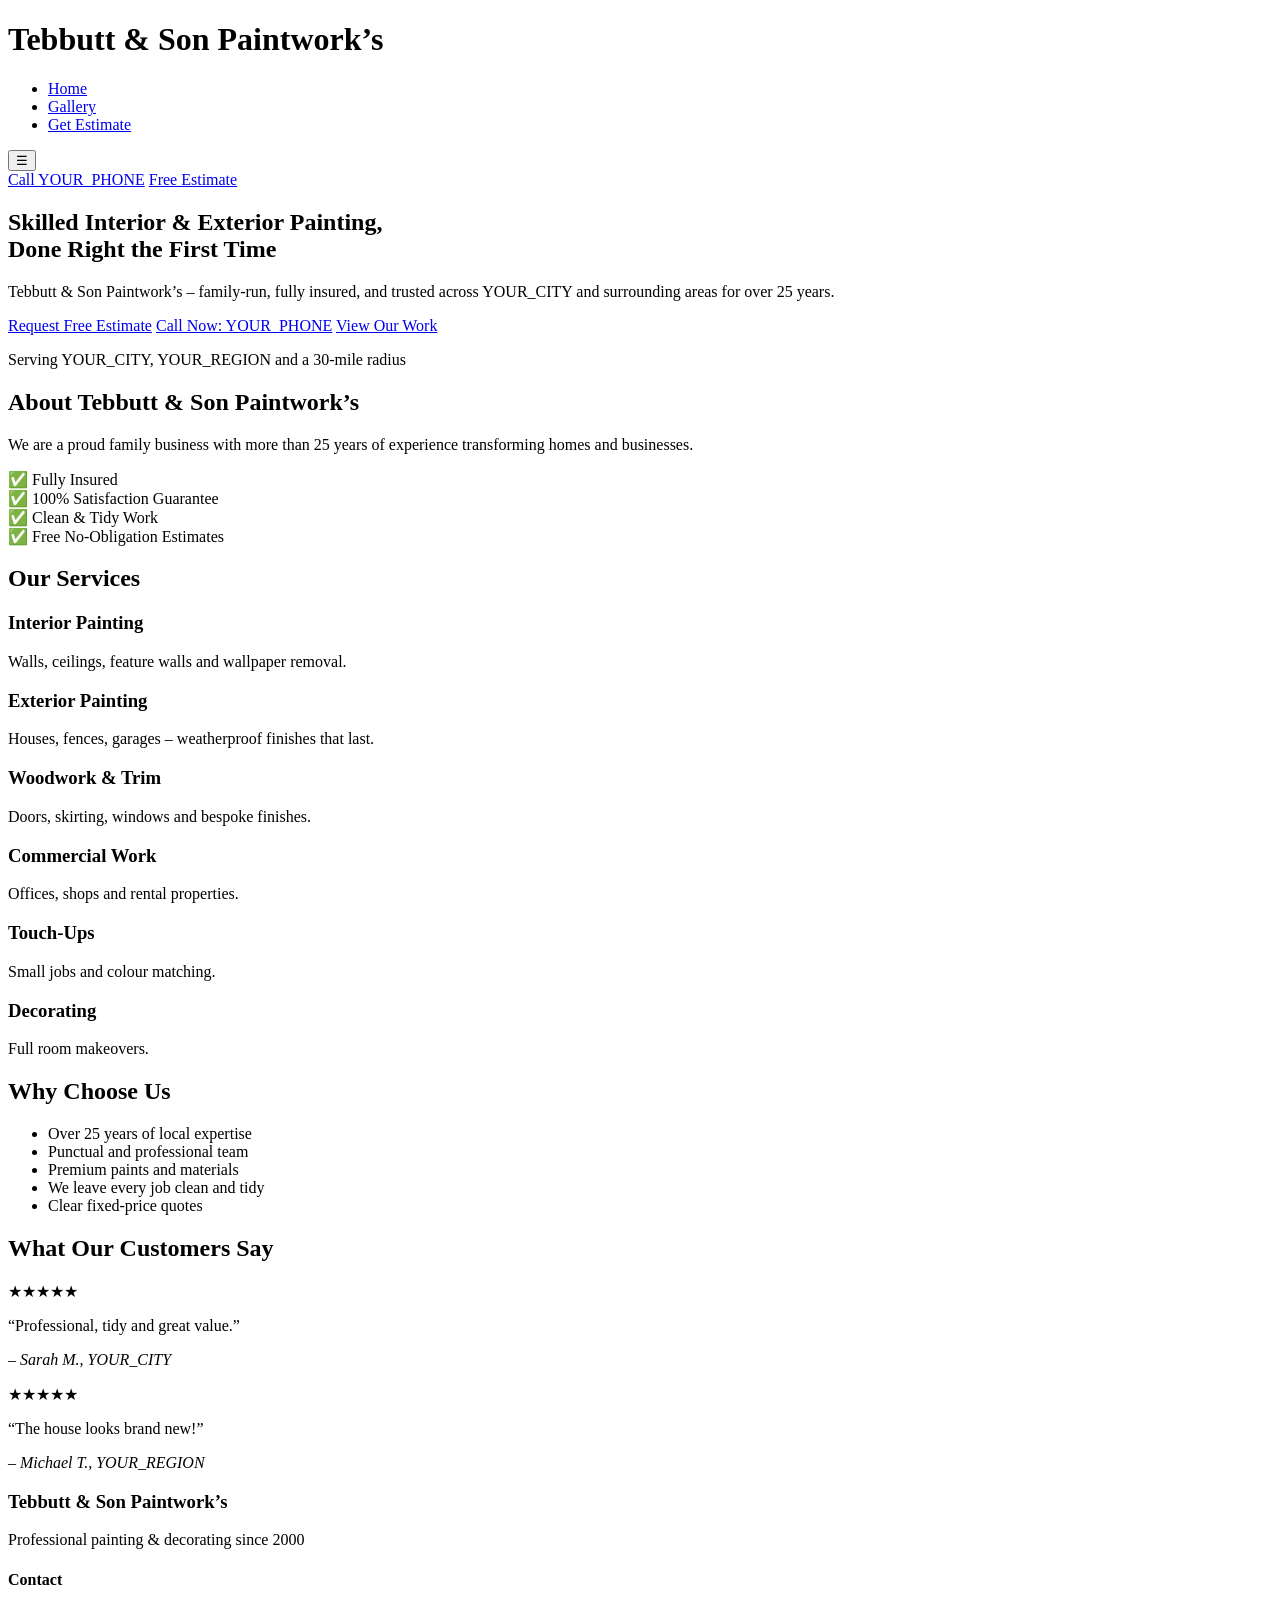
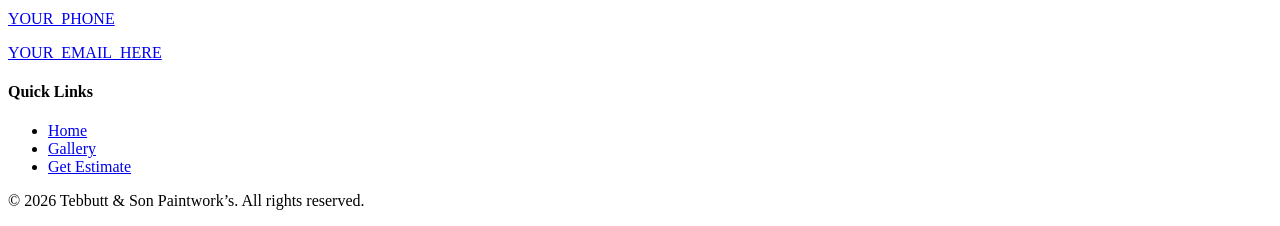
==== index.html @ 22c19017 "Create index.html for Tebbutt & Son Paintwork website Added a complete HTML structure for the websit" ====
<!DOCTYPE html>
<html lang="en">
<head>
    <meta charset="UTF-8">
    <meta name="viewport" content="width=device-width, initial-scale=1.0">
    <meta name="description" content="Tebbutt &amp; Son Paintwork’s – professional interior &amp; exterior painting, woodwork, feature walls &amp; more in YOUR_CITY and surrounding areas. Free estimates.">
    <title>Tebbutt &amp; Son Paintwork’s | Professional Painters &amp; Decorators in YOUR_CITY</title>
    
    <link href="https://fonts.googleapis.com/css2?family=Inter:wght@400;500&amp;family=Poppins:wght@600;700&amp;display=swap" rel="stylesheet">
    <link rel="stylesheet" href="css/styles.css">
    <link rel="icon" href="assets/icons/favicon.svg" type="image/svg+xml">
    <link rel="manifest" href="site.webmanifest">
    
    <script type="application/ld+json">
    {
      "@context": "https://schema.org",
      "@type": "LocalBusiness",
      "name": "Tebbutt &amp; Son Paintwork’s",
      "description": "Professional painting and decorating services",
      "telephone": "07903431503",
      "email": "TebbuttandSon@gmail.com",
      "address": {
        "@type": "Sydney Road",
        "addressLocality": "Deal",
        "addressRegion": "Kent",
        "postalCode": "CT14 9JW",
        "addressCountry": "UK"
      },
      "areaServed": "Deal and surrounding areas",
      "openingHours": "8am-5pm"
    }
    </script>
</head>
<body>
    <header class="header">
        <div class="container">
            <div class="logo">
                <h1>Tebbutt &amp; Son Paintwork’s</h1>
            </div>
            <nav class="nav">
                <ul>
                    <li><a href="index.html">Home</a></li>
                    <li><a href="gallery.html">Gallery</a></li>
                    <li><a href="contact.html">Get Estimate</a></li>
                </ul>
            </nav>
            <button class="hamburger" aria-label="Toggle menu">☰</button>
            <div class="cta-header">
                <a href="tel:YOUR_PHONE" class="btn-secondary">Call YOUR_PHONE</a>
                <a href="contact.html" class="btn-primary">Free Estimate</a>
            </div>
        </div>
    </header>

    <main>
        <section class="hero">
            <div class="container">
                <h1>Skilled Interior &amp; Exterior Painting,<br>Done Right the First Time</h1>
                <p class="tagline">Tebbutt &amp; Son Paintwork’s – family-run, fully insured, and trusted across YOUR_CITY and surrounding areas for over 25 years.</p>
                <div class="hero-ctas">
                    <a href="contact.html" class="btn-primary large">Request Free Estimate</a>
                    <a href="tel:YOUR_PHONE" class="btn-secondary large">Call Now: YOUR_PHONE</a>
                    <a href="gallery.html" class="btn-secondary large">View Our Work</a>
                </div>
                <p class="service-area">Serving YOUR_CITY, YOUR_REGION and a 30-mile radius</p>
            </div>
        </section>

        <section class="section about">
            <div class="container">
                <h2>About Tebbutt &amp; Son Paintwork’s</h2>
                <p>We are a proud family business with more than 25 years of experience transforming homes and businesses.</p>
                <div class="trust-badges">
                    <div>✅ Fully Insured</div>
                    <div>✅ 100% Satisfaction Guarantee</div>
                    <div>✅ Clean &amp; Tidy Work</div>
                    <div>✅ Free No-Obligation Estimates</div>
                </div>
            </div>
        </section>

        <section class="section services bg-light">
            <div class="container">
                <h2>Our Services</h2>
                <div class="grid-3">
                    <div class="card"><h3>Interior Painting</h3><p>Walls, ceilings, feature walls and wallpaper removal.</p></div>
                    <div class="card"><h3>Exterior Painting</h3><p>Houses, fences, garages – weatherproof finishes that last.</p></div>
                    <div class="card"><h3>Woodwork &amp; Trim</h3><p>Doors, skirting, windows and bespoke finishes.</p></div>
                    <div class="card"><h3>Commercial Work</h3><p>Offices, shops and rental properties.</p></div>
                    <div class="card"><h3>Touch-Ups</h3><p>Small jobs and colour matching.</p></div>
                    <div class="card"><h3>Decorating</h3><p>Full room makeovers.</p></div>
                </div>
            </div>
        </section>

        <section class="section why-us">
            <div class="container">
                <h2>Why Choose Us</h2>
                <ul class="checklist">
                    <li>Over 25 years of local expertise</li>
                    <li>Punctual and professional team</li>
                    <li>Premium paints and materials</li>
                    <li>We leave every job clean and tidy</li>
                    <li>Clear fixed-price quotes</li>
                </ul>
            </div>
        </section>

        <section class="section testimonials bg-light">
            <div class="container">
                <h2>What Our Customers Say</h2>
                <div class="grid-3">
                    <div class="testimonial">
                        <p class="stars">★★★★★</p>
                        <p>“Professional, tidy and great value.”</p>
                        <cite>– Sarah M., YOUR_CITY</cite>
                    </div>
                    <div class="testimonial">
                        <p class="stars">★★★★★</p>
                        <p>“The house looks brand new!”</p>
                        <cite>– Michael T., YOUR_REGION</cite>
                    </div>
                </div>
            </div>
        </section>
    </main>

    <footer class="footer">
        <div class="container">
            <div class="footer-grid">
                <div>
                    <h3>Tebbutt &amp; Son Paintwork’s</h3>
                    <p>Professional painting &amp; decorating since 2000</p>
                </div>
                <div>
                    <h4>Contact</h4>
                    <p><a href="tel:YOUR_PHONE">YOUR_PHONE</a></p>
                    <p><a href="mailto:YOUR_EMAIL_HERE">YOUR_EMAIL_HERE</a></p>
                </div>
                <div>
                    <h4>Quick Links</h4>
                    <ul>
                        <li><a href="index.html">Home</a></li>
                        <li><a href="gallery.html">Gallery</a></li>
                        <li><a href="contact.html">Get Estimate</a></li>
                    </ul>
                </div>
            </div>
            <p class="copyright">&copy; 2026 Tebbutt &amp; Son Paintwork’s. All rights reserved.</p>
        </div>
    </footer>

    <script src="js/main.js"></script>
</body>
</html>
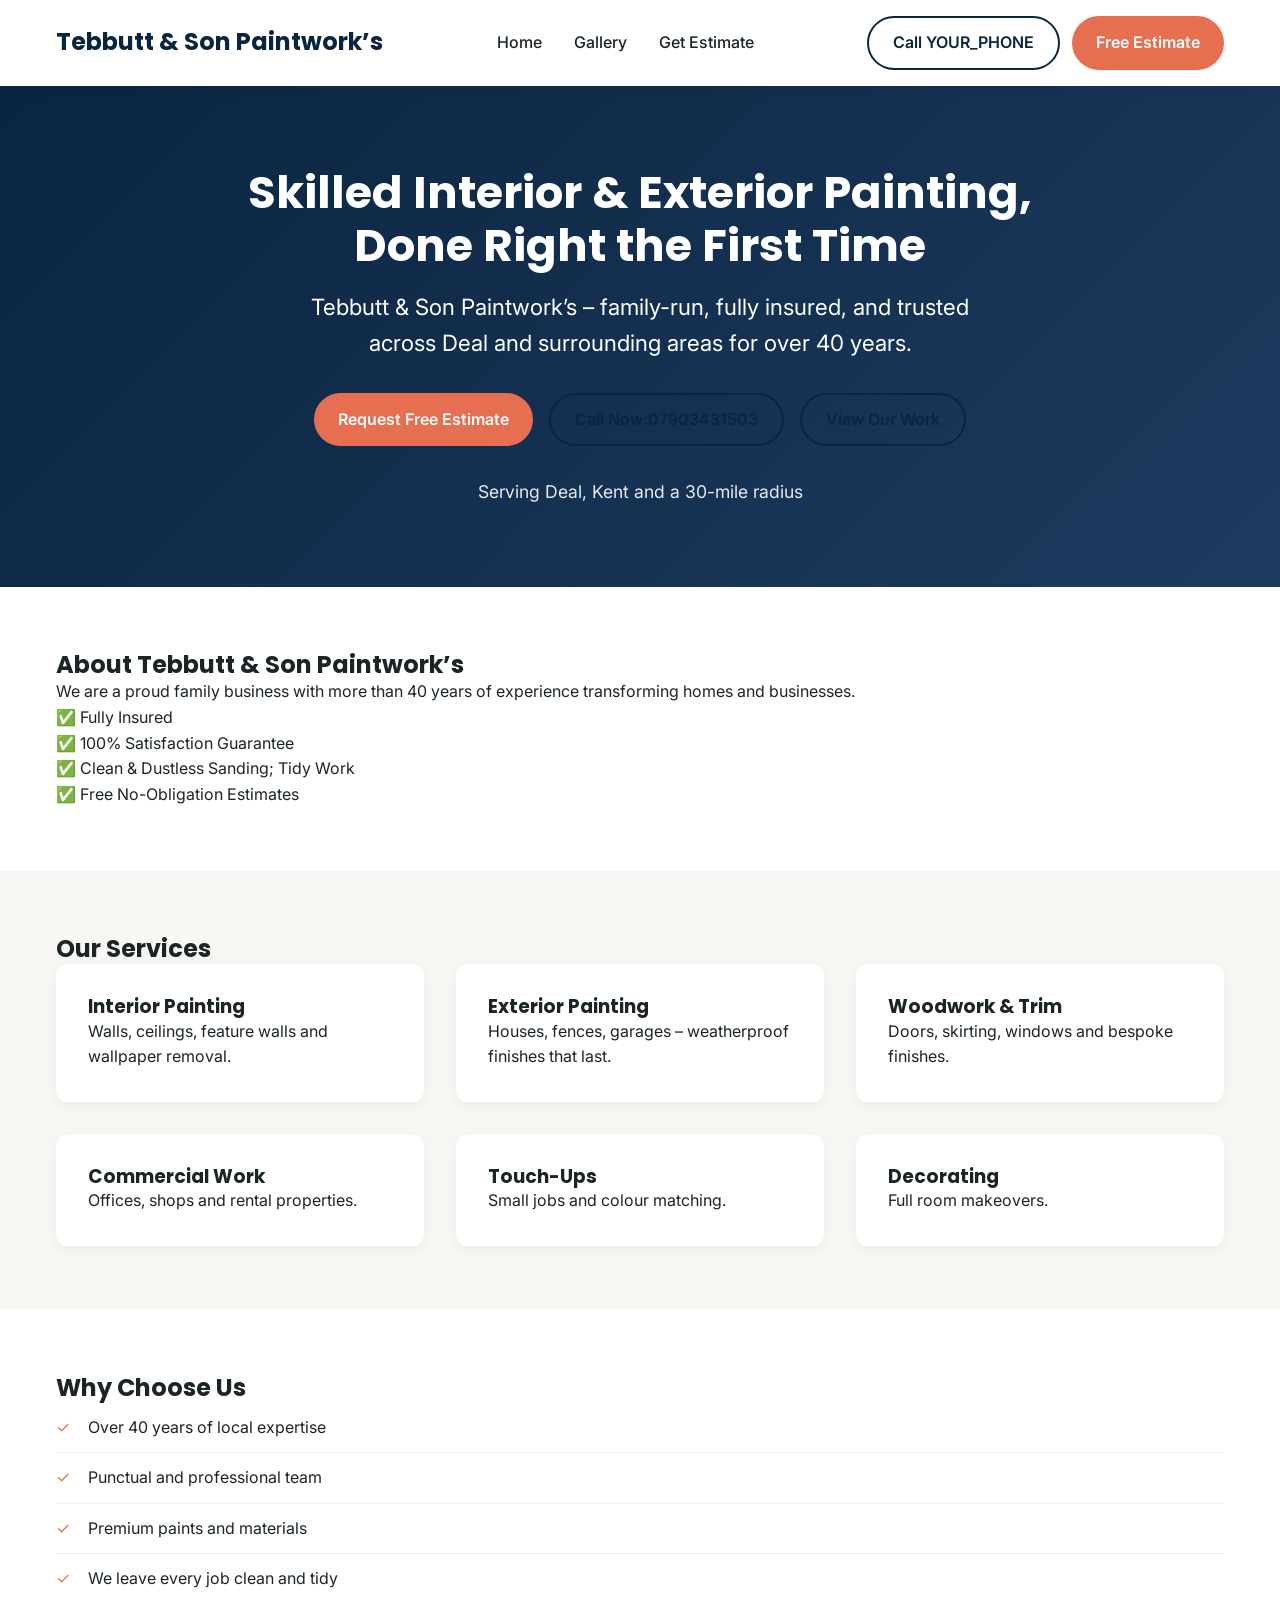
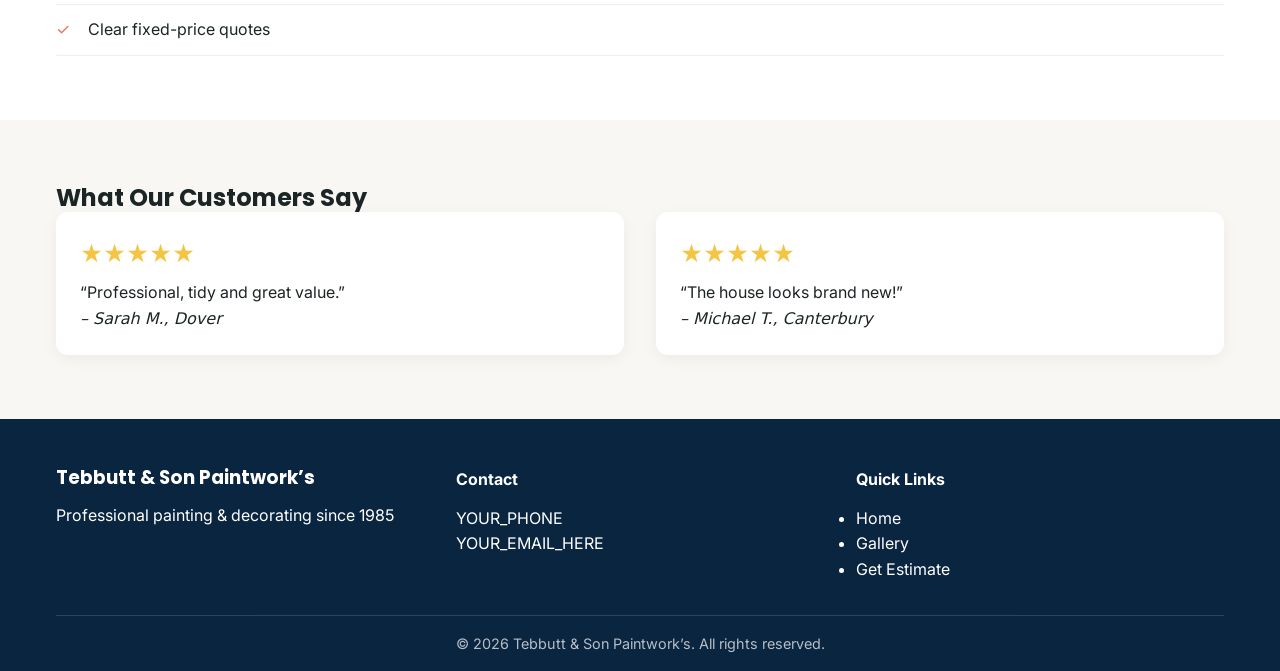
==== commit 78feaa0c: "Revise contact details and company experience Updated contact information and experience details thr" ====
--- a/index.html
+++ b/index.html
@@ -20,7 +20,7 @@
       "telephone": "07903431503",
       "email": "TebbuttandSon@gmail.com",
       "address": {
-        "@type": "Sydney Road",
+        "@type": "",
         "addressLocality": "Deal",
         "addressRegion": "Kent",
         "postalCode": "CT14 9JW",
@@ -56,24 +56,24 @@
         <section class="hero">
             <div class="container">
                 <h1>Skilled Interior &amp; Exterior Painting,<br>Done Right the First Time</h1>
-                <p class="tagline">Tebbutt &amp; Son Paintwork’s – family-run, fully insured, and trusted across YOUR_CITY and surrounding areas for over 25 years.</p>
+                <p class="tagline">Tebbutt &amp; Son Paintwork’s – family-run, fully insured, and trusted across Deal and surrounding areas for over 40 years.</p>
                 <div class="hero-ctas">
                     <a href="contact.html" class="btn-primary large">Request Free Estimate</a>
-                    <a href="tel:YOUR_PHONE" class="btn-secondary large">Call Now: YOUR_PHONE</a>
+                    <a href="tel:YOUR_PHONE" class="btn-secondary large">Call Now:07903431503</a>
                     <a href="gallery.html" class="btn-secondary large">View Our Work</a>
                 </div>
-                <p class="service-area">Serving YOUR_CITY, YOUR_REGION and a 30-mile radius</p>
+                <p class="service-area">Serving Deal, Kent and a 30-mile radius</p>
             </div>
         </section>
 
         <section class="section about">
             <div class="container">
                 <h2>About Tebbutt &amp; Son Paintwork’s</h2>
-                <p>We are a proud family business with more than 25 years of experience transforming homes and businesses.</p>
+                <p>We are a proud family business with more than 40 years of experience transforming homes and businesses.</p>
                 <div class="trust-badges">
                     <div>✅ Fully Insured</div>
                     <div>✅ 100% Satisfaction Guarantee</div>
-                    <div>✅ Clean &amp; Tidy Work</div>
+                    <div>✅ Clean &amp; Dustless Sanding; Tidy Work</div>
                     <div>✅ Free No-Obligation Estimates</div>
                 </div>
             </div>
@@ -97,7 +97,7 @@
             <div class="container">
                 <h2>Why Choose Us</h2>
                 <ul class="checklist">
-                    <li>Over 25 years of local expertise</li>
+                    <li>Over 40 years of local expertise</li>
                     <li>Punctual and professional team</li>
                     <li>Premium paints and materials</li>
                     <li>We leave every job clean and tidy</li>
@@ -113,12 +113,12 @@
                     <div class="testimonial">
                         <p class="stars">★★★★★</p>
                         <p>“Professional, tidy and great value.”</p>
-                        <cite>– Sarah M., YOUR_CITY</cite>
+                        <cite>– Sarah M., Dover</cite>
                     </div>
                     <div class="testimonial">
                         <p class="stars">★★★★★</p>
                         <p>“The house looks brand new!”</p>
-                        <cite>– Michael T., YOUR_REGION</cite>
+                        <cite>– Michael T., Canterbury</cite>
                     </div>
                 </div>
             </div>
@@ -130,12 +130,12 @@
             <div class="footer-grid">
                 <div>
                     <h3>Tebbutt &amp; Son Paintwork’s</h3>
-                    <p>Professional painting &amp; decorating since 2000</p>
+                    <p>Professional painting &amp; decorating since 1985</p>
                 </div>
                 <div>
                     <h4>Contact</h4>
-                    <p><a href="tel:YOUR_PHONE">YOUR_PHONE</a></p>
-                    <p><a href="mailto:YOUR_EMAIL_HERE">YOUR_EMAIL_HERE</a></p>
+                    <p><a href="tel:07903431503">YOUR_PHONE</a></p>
+                    <p><a href="mailto:tebbuttandson@gmail.com">YOUR_EMAIL_HERE</a></p>
                 </div>
                 <div>
                     <h4>Quick Links</h4>
--- a/css/styles.css
+++ b/css/styles.css
@@ -0,0 +1,337 @@
+:root {
+    --primary: #0a2540;
+    --accent: #e76f51;
+    --text: #1c2526;
+    --light: #f8f7f4;
+    --gray: #64748b;
+}
+
+* {
+    margin: 0;
+    padding: 0;
+    box-sizing: border-box;
+}
+
+body {
+    font-family: 'Inter', system-ui, sans-serif;
+    line-height: 1.6;
+    color: var(--text);
+    background: #fff;
+}
+
+h1, h2, h3 {
+    font-family: 'Poppins', sans-serif;
+    font-weight: 700;
+    line-height: 1.2;
+}
+
+.container {
+    max-width: 1200px;
+    margin: 0 auto;
+    padding: 0 1rem;
+}
+
+.header {
+    background: #fff;
+    box-shadow: 0 2px 10px rgba(10,37,64,0.1);
+    position: sticky;
+    top: 0;
+    z-index: 1000;
+}
+
+.header .container {
+    display: flex;
+    align-items: center;
+    justify-content: space-between;
+    padding: 1rem;
+}
+
+.logo h1 {
+    color: var(--primary);
+    font-size: 1.5rem;
+    margin: 0;
+}
+
+.nav ul {
+    display: flex;
+    list-style: none;
+    gap: 2rem;
+}
+
+.nav a {
+    color: var(--text);
+    text-decoration: none;
+    font-weight: 500;
+}
+
+.nav a:hover {
+    color: var(--accent);
+}
+
+.hamburger {
+    display: none;
+    background: none;
+    border: none;
+    font-size: 1.8rem;
+    cursor: pointer;
+    color: var(--primary);
+}
+
+.cta-header {
+    display: flex;
+    gap: 0.75rem;
+}
+
+.btn-primary, .btn-secondary {
+    padding: 0.75rem 1.5rem;
+    border-radius: 50px;
+    font-weight: 600;
+    text-decoration: none;
+    display: inline-flex;
+    align-items: center;
+    justify-content: center;
+    transition: all 0.3s;
+}
+
+.btn-primary {
+    background: var(--accent);
+    color: #fff;
+}
+
+.btn-primary:hover {
+    background: #d15a3f;
+    transform: translateY(-2px);
+}
+
+.btn-secondary {
+    background: transparent;
+    border: 2px solid var(--primary);
+    color: var(--primary);
+}
+
+.btn-secondary:hover {
+    background: var(--primary);
+    color: #fff;
+}
+
+/* Hero */
+.hero {
+    background: linear-gradient(135deg, var(--primary) 0%, #1e3a5f 100%);
+    color: #fff;
+    padding: 5rem 0;
+    text-align: center;
+}
+
+.hero h1 {
+    font-size: 2.8rem;
+    margin-bottom: 1rem;
+}
+
+.tagline {
+    font-size: 1.4rem;
+    max-width: 700px;
+    margin: 0 auto 2rem;
+}
+
+.hero-ctas {
+    display: flex;
+    gap: 1rem;
+    justify-content: center;
+    flex-wrap: wrap;
+    margin-bottom: 2rem;
+}
+
+.service-area {
+    font-size: 1.1rem;
+    opacity: 0.9;
+}
+
+/* Sections */
+.section {
+    padding: 4rem 0;
+}
+
+.bg-light {
+    background: var(--light);
+}
+
+.grid-3 {
+    display: grid;
+    grid-template-columns: repeat(auto-fit, minmax(300px, 1fr));
+    gap: 2rem;
+}
+
+.card {
+    background: #fff;
+    padding: 2rem;
+    border-radius: 12px;
+    box-shadow: 0 4px 15px rgba(0,0,0,0.05);
+    transition: transform 0.3s;
+}
+
+.card:hover {
+    transform: translateY(-4px);
+}
+
+.checklist {
+    list-style: none;
+}
+
+.checklist li {
+    padding: 0.75rem 0;
+    border-bottom: 1px solid #eee;
+    position: relative;
+    padding-left: 2rem;
+}
+
+.checklist li:before {
+    content: "✓";
+    color: var(--accent);
+    position: absolute;
+    left: 0;
+}
+
+.testimonial {
+    background: #fff;
+    padding: 1.5rem;
+    border-radius: 12px;
+    box-shadow: 0 4px 15px rgba(0,0,0,0.05);
+}
+
+.stars {
+    color: #f4c542;
+    font-size: 1.4rem;
+    margin-bottom: 0.5rem;
+}
+
+/* Gallery styles (for later) */
+.gallery-grid {
+    display: grid;
+    grid-template-columns: repeat(auto-fit, minmax(280px, 1fr));
+    gap: 1.5rem;
+}
+
+.gallery-item {
+    cursor: pointer;
+    border-radius: 12px;
+    overflow: hidden;
+    box-shadow: 0 4px 15px rgba(0,0,0,0.08);
+    transition: transform 0.3s;
+}
+
+.gallery-item:hover {
+    transform: scale(1.03);
+}
+
+.gallery-item img {
+    width: 100%;
+    height: 240px;
+    object-fit: cover;
+    display: block;
+}
+
+.caption {
+    padding: 0.75rem;
+    text-align: center;
+    background: #fff;
+    font-size: 0.95rem;
+}
+
+/* Form styles */
+.estimate-form {
+    max-width: 700px;
+    margin: 2rem auto 0;
+    background: #fff;
+    padding: 2rem;
+    border-radius: 16px;
+    box-shadow: 0 10px 30px rgba(10,37,64,0.1);
+}
+
+.form-grid {
+    display: grid;
+    grid-template-columns: repeat(auto-fit, minmax(280px, 1fr));
+    gap: 1rem;
+    margin-bottom: 1rem;
+}
+
+label {
+    display: block;
+    margin-bottom: 0.4rem;
+    font-weight: 500;
+}
+
+input, select, textarea {
+    width: 100%;
+    padding: 0.9rem 1rem;
+    border: 2px solid #e2e8f0;
+    border-radius: 8px;
+    font-size: 1rem;
+}
+
+input:focus, select:focus, textarea:focus {
+    outline: none;
+    border-color: var(--accent);
+}
+
+/* Footer */
+.footer {
+    background: var(--primary);
+    color: #fff;
+    padding: 3rem 0 1rem;
+}
+
+.footer-grid {
+    display: grid;
+    grid-template-columns: repeat(auto-fit, minmax(220px, 1fr));
+    gap: 2rem;
+    margin-bottom: 2rem;
+}
+
+.footer h3, .footer h4 {
+    color: #fff;
+    margin-bottom: 0.8rem;
+}
+
+.footer a {
+    color: #fff;
+    text-decoration: none;
+}
+
+.footer a:hover {
+    color: var(--accent);
+}
+
+.copyright {
+    text-align: center;
+    opacity: 0.7;
+    font-size: 0.9rem;
+    border-top: 1px solid rgba(255,255,255,0.2);
+    padding-top: 1rem;
+}
+
+/* Responsive */
+@media (max-width: 768px) {
+    .nav ul {
+        display: none;
+        flex-direction: column;
+        position: absolute;
+        top: 100%;
+        left: 0;
+        right: 0;
+        background: #fff;
+        padding: 1rem;
+        box-shadow: 0 10px 20px rgba(0,0,0,0.1);
+    }
+    
+    .nav.open ul {
+        display: flex;
+    }
+    
+    .hamburger {
+        display: block;
+    }
+    
+    .hero h1 {
+        font-size: 2.2rem;
+    }
+}
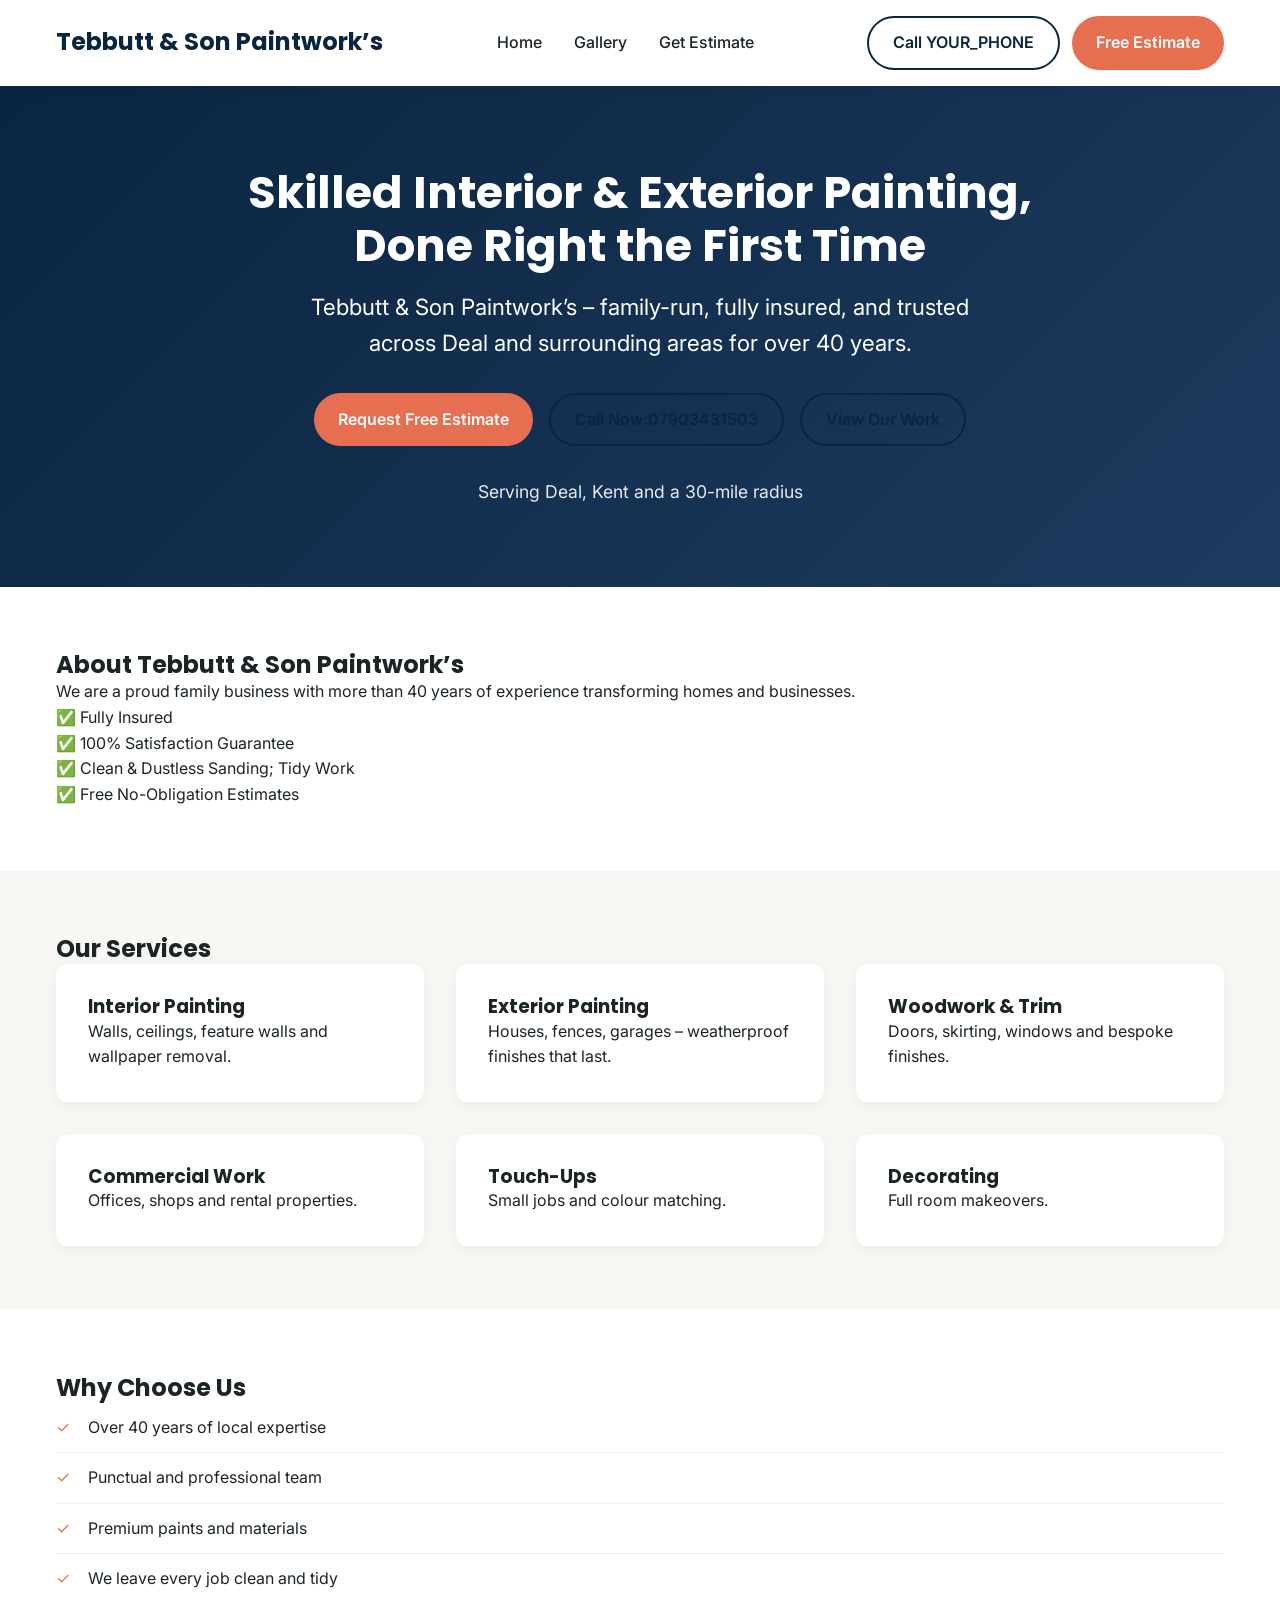
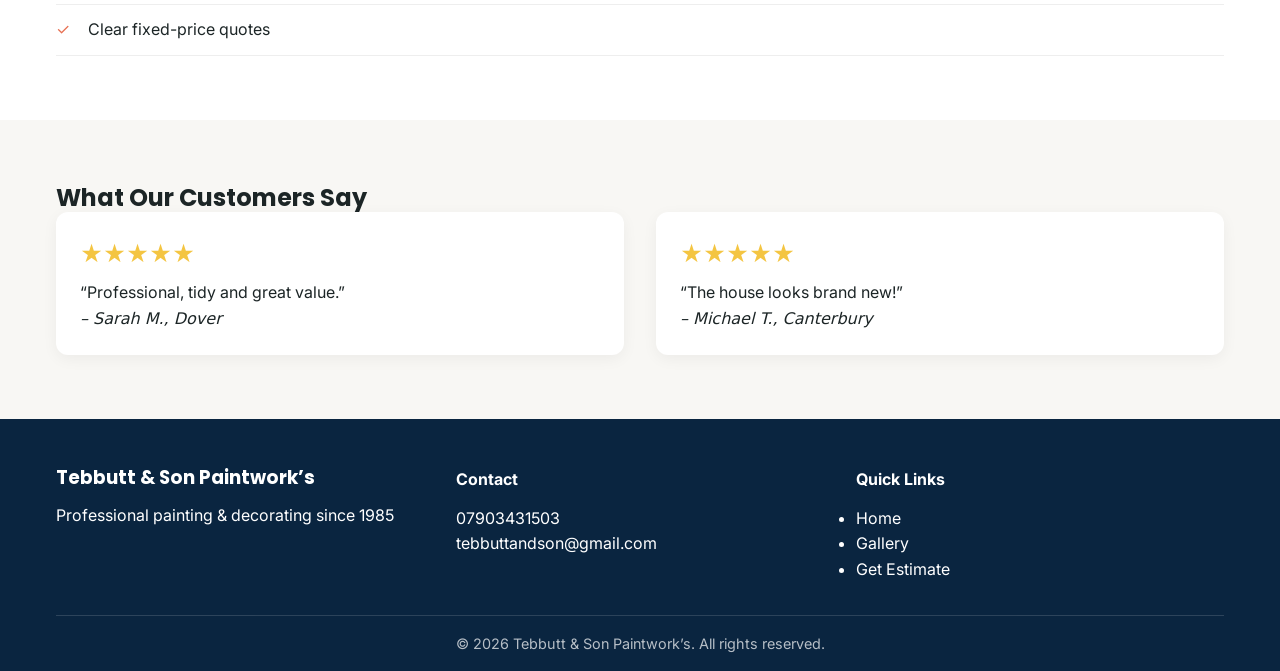
==== commit 1eb92635: "Update contact information and page details" ====
--- a/index.html
+++ b/index.html
@@ -3,8 +3,8 @@
 <head>
     <meta charset="UTF-8">
     <meta name="viewport" content="width=device-width, initial-scale=1.0">
-    <meta name="description" content="Tebbutt &amp; Son Paintwork’s – professional interior &amp; exterior painting, woodwork, feature walls &amp; more in YOUR_CITY and surrounding areas. Free estimates.">
-    <title>Tebbutt &amp; Son Paintwork’s | Professional Painters &amp; Decorators in YOUR_CITY</title>
+    <meta name="description" content="Tebbutt &amp; Son Paintwork’s – professional interior &amp; exterior painting, woodwork, feature walls &amp; more in Deal and surrounding areas. Free estimates.">
+    <title>Tebbutt &amp; Son Paintwork’s | Professional Painters &amp; Decorators in Deal</title>
     
     <link href="https://fonts.googleapis.com/css2?family=Inter:wght@400;500&amp;family=Poppins:wght@600;700&amp;display=swap" rel="stylesheet">
     <link rel="stylesheet" href="css/styles.css">
@@ -46,7 +46,7 @@
             </nav>
             <button class="hamburger" aria-label="Toggle menu">☰</button>
             <div class="cta-header">
-                <a href="tel:YOUR_PHONE" class="btn-secondary">Call YOUR_PHONE</a>
+                <a href="tel:07903431503" class="btn-secondary">Call YOUR_PHONE</a>
                 <a href="contact.html" class="btn-primary">Free Estimate</a>
             </div>
         </div>
@@ -134,8 +134,8 @@
                 </div>
                 <div>
                     <h4>Contact</h4>
-                    <p><a href="tel:07903431503">YOUR_PHONE</a></p>
-                    <p><a href="mailto:tebbuttandson@gmail.com">YOUR_EMAIL_HERE</a></p>
+                    <p><a href="tel:07903431503">07903431503</a></p>
+                    <p><a href="mailto:tebbuttandson@gmail.com">tebbuttandson@gmail.com</a></p>
                 </div>
                 <div>
                     <h4>Quick Links</h4>
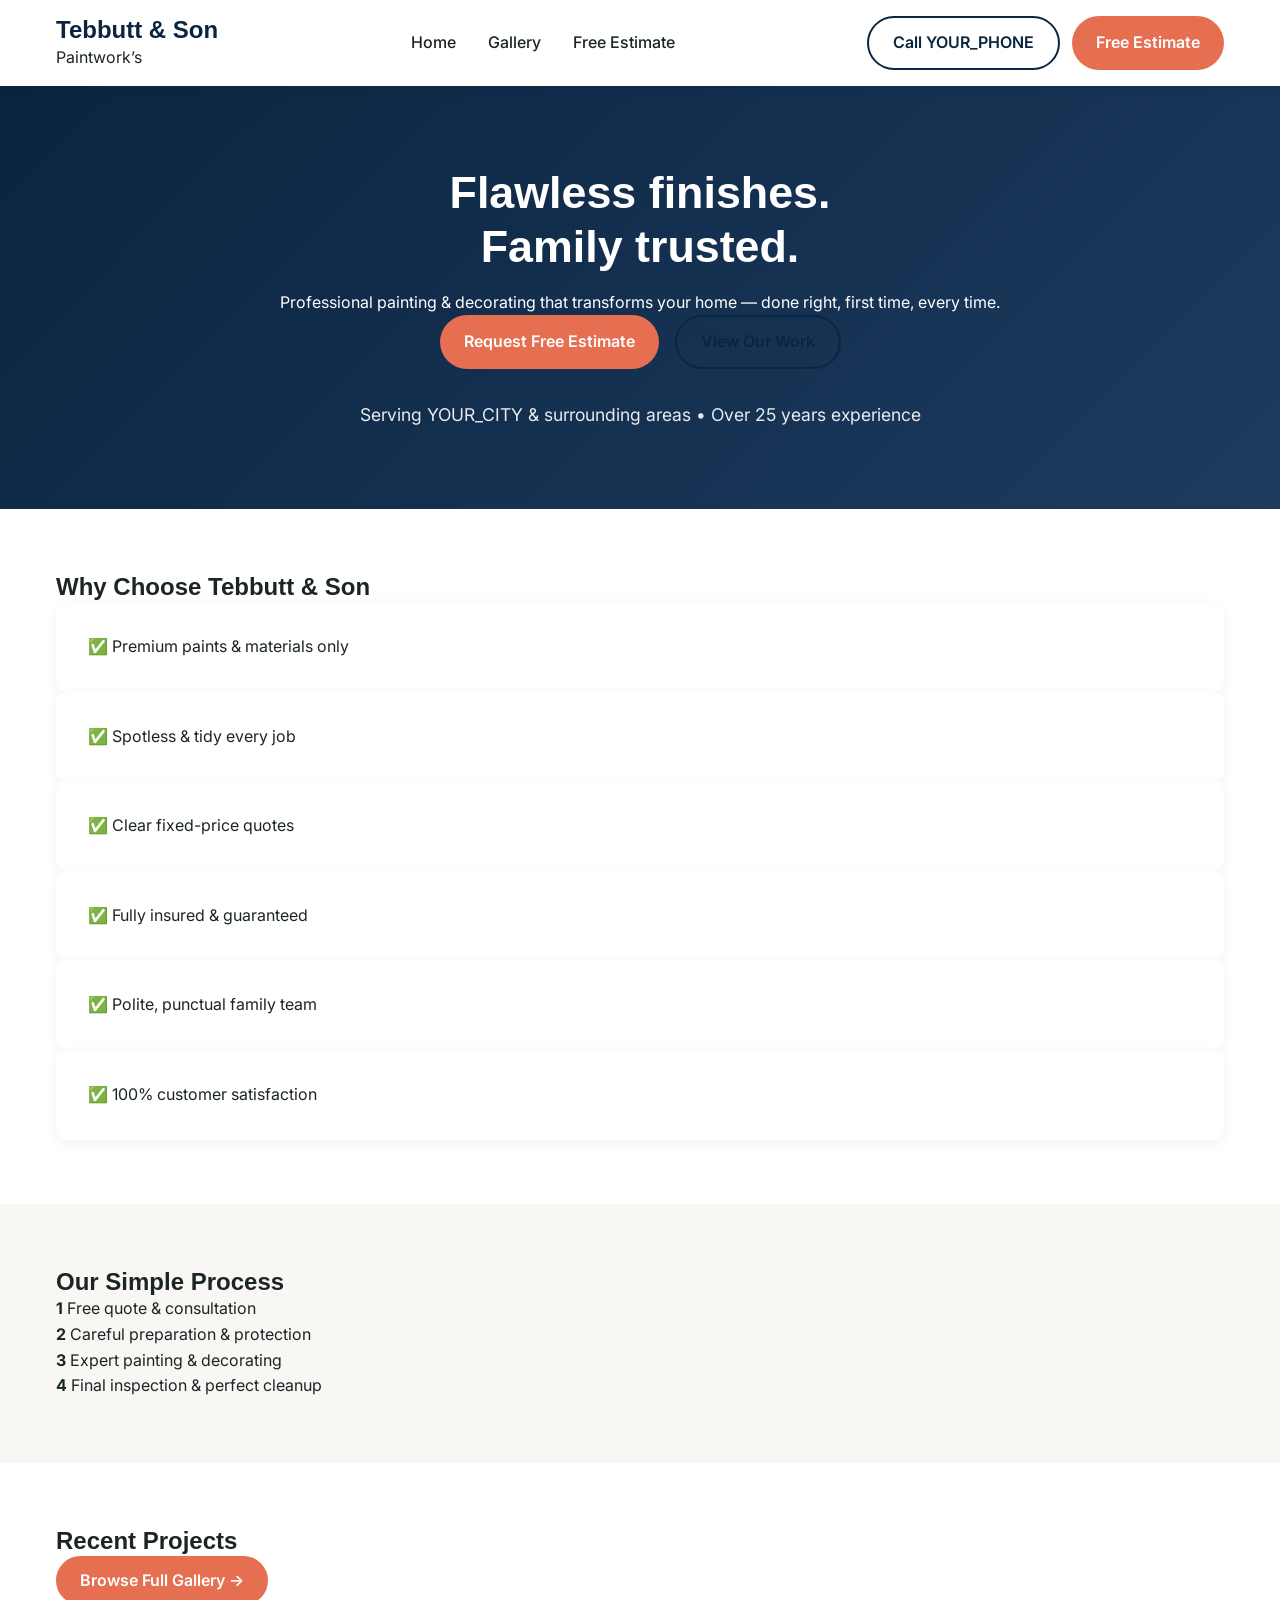
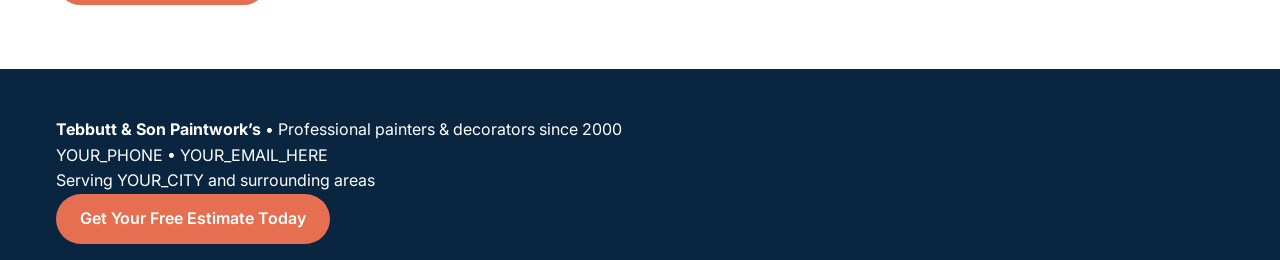
==== commit 68476856: "Revise website content and contact details Updated the website's description, title, and various tex" ====
--- a/index.html
+++ b/index.html
@@ -3,50 +3,30 @@
 <head>
     <meta charset="UTF-8">
     <meta name="viewport" content="width=device-width, initial-scale=1.0">
-    <meta name="description" content="Tebbutt &amp; Son Paintwork’s – professional interior &amp; exterior painting, woodwork, feature walls &amp; more in Deal and surrounding areas. Free estimates.">
-    <title>Tebbutt &amp; Son Paintwork’s | Professional Painters &amp; Decorators in Deal</title>
-    
-    <link href="https://fonts.googleapis.com/css2?family=Inter:wght@400;500&amp;family=Poppins:wght@600;700&amp;display=swap" rel="stylesheet">
+    <meta name="description" content="Tebbutt & Son Paintwork’s – premium interior & exterior painting in YOUR_CITY. Family-run, flawless finishes, free estimates.">
+    <title>Tebbutt & Son Paintwork’s | Professional Painters & Decorators</title>
+    <link href="https://fonts.googleapis.com/css2?family=Inter:wght@400;500&family=Playfair+Display:wght@700&display=swap" rel="stylesheet">
     <link rel="stylesheet" href="css/styles.css">
     <link rel="icon" href="assets/icons/favicon.svg" type="image/svg+xml">
     <link rel="manifest" href="site.webmanifest">
-    
-    <script type="application/ld+json">
-    {
-      "@context": "https://schema.org",
-      "@type": "LocalBusiness",
-      "name": "Tebbutt &amp; Son Paintwork’s",
-      "description": "Professional painting and decorating services",
-      "telephone": "07903431503",
-      "email": "TebbuttandSon@gmail.com",
-      "address": {
-        "@type": "",
-        "addressLocality": "Deal",
-        "addressRegion": "Kent",
-        "postalCode": "CT14 9JW",
-        "addressCountry": "UK"
-      },
-      "areaServed": "Deal and surrounding areas",
-      "openingHours": "8am-5pm"
-    }
-    </script>
 </head>
 <body>
     <header class="header">
         <div class="container">
             <div class="logo">
-                <h1>Tebbutt &amp; Son Paintwork’s</h1>
+                <h1>Tebbutt & Son</h1>
+                <p class="tag">Paintwork’s</p>
             </div>
             <nav class="nav">
                 <ul>
                     <li><a href="index.html">Home</a></li>
                     <li><a href="gallery.html">Gallery</a></li>
-                    <li><a href="contact.html">Get Estimate</a></li>
+                    <li><a href="contact.html">Free Estimate</a></li>
                 </ul>
             </nav>
             <button class="hamburger" aria-label="Toggle menu">☰</button>
             <div class="cta-header">
-                <a href="tel:07903431503" class="btn-secondary">Call YOUR_PHONE</a>
+                <a href="tel:YOUR_PHONE" class="btn-secondary">Call YOUR_PHONE</a>
                 <a href="contact.html" class="btn-primary">Free Estimate</a>
             </div>
         </div>
@@ -55,98 +35,56 @@
     <main>
         <section class="hero">
             <div class="container">
-                <h1>Skilled Interior &amp; Exterior Painting,<br>Done Right the First Time</h1>
-                <p class="tagline">Tebbutt &amp; Son Paintwork’s – family-run, fully insured, and trusted across Deal and surrounding areas for over 40 years.</p>
+                <h1>Flawless finishes.<br>Family trusted.</h1>
+                <p class="subtitle">Professional painting & decorating that transforms your home — done right, first time, every time.</p>
                 <div class="hero-ctas">
                     <a href="contact.html" class="btn-primary large">Request Free Estimate</a>
-                    <a href="tel:YOUR_PHONE" class="btn-secondary large">Call Now:07903431503</a>
                     <a href="gallery.html" class="btn-secondary large">View Our Work</a>
                 </div>
-                <p class="service-area">Serving Deal, Kent and a 30-mile radius</p>
+                <p class="service-area">Serving YOUR_CITY & surrounding areas • Over 25 years experience</p>
             </div>
         </section>
 
-        <section class="section about">
+        <section class="section">
             <div class="container">
-                <h2>About Tebbutt &amp; Son Paintwork’s</h2>
-                <p>We are a proud family business with more than 40 years of experience transforming homes and businesses.</p>
-                <div class="trust-badges">
-                    <div>✅ Fully Insured</div>
-                    <div>✅ 100% Satisfaction Guarantee</div>
-                    <div>✅ Clean &amp; Dustless Sanding; Tidy Work</div>
-                    <div>✅ Free No-Obligation Estimates</div>
+                <h2>Why Choose Tebbutt & Son</h2>
+                <div class="grid">
+                    <div class="card">✅ Premium paints & materials only</div>
+                    <div class="card">✅ Spotless & tidy every job</div>
+                    <div class="card">✅ Clear fixed-price quotes</div>
+                    <div class="card">✅ Fully insured & guaranteed</div>
+                    <div class="card">✅ Polite, punctual family team</div>
+                    <div class="card">✅ 100% customer satisfaction</div>
                 </div>
             </div>
         </section>
 
-        <section class="section services bg-light">
+        <section class="section bg-light">
             <div class="container">
-                <h2>Our Services</h2>
-                <div class="grid-3">
-                    <div class="card"><h3>Interior Painting</h3><p>Walls, ceilings, feature walls and wallpaper removal.</p></div>
-                    <div class="card"><h3>Exterior Painting</h3><p>Houses, fences, garages – weatherproof finishes that last.</p></div>
-                    <div class="card"><h3>Woodwork &amp; Trim</h3><p>Doors, skirting, windows and bespoke finishes.</p></div>
-                    <div class="card"><h3>Commercial Work</h3><p>Offices, shops and rental properties.</p></div>
-                    <div class="card"><h3>Touch-Ups</h3><p>Small jobs and colour matching.</p></div>
-                    <div class="card"><h3>Decorating</h3><p>Full room makeovers.</p></div>
+                <h2>Our Simple Process</h2>
+                <div class="process">
+                    <div><strong>1</strong> Free quote &amp; consultation</div>
+                    <div><strong>2</strong> Careful preparation &amp; protection</div>
+                    <div><strong>3</strong> Expert painting &amp; decorating</div>
+                    <div><strong>4</strong> Final inspection &amp; perfect cleanup</div>
                 </div>
             </div>
         </section>
 
-        <section class="section why-us">
+        <section class="section">
             <div class="container">
-                <h2>Why Choose Us</h2>
-                <ul class="checklist">
-                    <li>Over 40 years of local expertise</li>
-                    <li>Punctual and professional team</li>
-                    <li>Premium paints and materials</li>
-                    <li>We leave every job clean and tidy</li>
-                    <li>Clear fixed-price quotes</li>
-                </ul>
-            </div>
-        </section>
-
-        <section class="section testimonials bg-light">
-            <div class="container">
-                <h2>What Our Customers Say</h2>
-                <div class="grid-3">
-                    <div class="testimonial">
-                        <p class="stars">★★★★★</p>
-                        <p>“Professional, tidy and great value.”</p>
-                        <cite>– Sarah M., Dover</cite>
-                    </div>
-                    <div class="testimonial">
-                        <p class="stars">★★★★★</p>
-                        <p>“The house looks brand new!”</p>
-                        <cite>– Michael T., Canterbury</cite>
-                    </div>
-                </div>
+                <h2>Recent Projects</h2>
+                <p class="text-center"><a href="gallery.html" class="btn-primary">Browse Full Gallery →</a></p>
             </div>
         </section>
     </main>
 
     <footer class="footer">
         <div class="container">
-            <div class="footer-grid">
-                <div>
-                    <h3>Tebbutt &amp; Son Paintwork’s</h3>
-                    <p>Professional painting &amp; decorating since 1985</p>
-                </div>
-                <div>
-                    <h4>Contact</h4>
-                    <p><a href="tel:07903431503">07903431503</a></p>
-                    <p><a href="mailto:tebbuttandson@gmail.com">tebbuttandson@gmail.com</a></p>
-                </div>
-                <div>
-                    <h4>Quick Links</h4>
-                    <ul>
-                        <li><a href="index.html">Home</a></li>
-                        <li><a href="gallery.html">Gallery</a></li>
-                        <li><a href="contact.html">Get Estimate</a></li>
-                    </ul>
-                </div>
-            </div>
-            <p class="copyright">&copy; 2026 Tebbutt &amp; Son Paintwork’s. All rights reserved.</p>
+            <p><strong>Tebbutt &amp; Son Paintwork’s</strong> • Professional painters &amp; decorators since 2000</p>
+            <p><a href="tel:YOUR_PHONE">YOUR_PHONE</a> • <a href="mailto:YOUR_EMAIL_HERE">YOUR_EMAIL_HERE</a></p>
+            <p>Serving YOUR_CITY and surrounding areas</p>
+            <a href="contact.html" class="btn-primary">Get Your Free Estimate Today</a>
         </div>
     </footer>
 
--- a/css/styles.css
+++ b/css/styles.css
@@ -334,4 +334,20 @@
     .hero h1 {
         font-size: 2.2rem;
     }
-}
+    .gallery-item {
+    overflow: hidden;
+    border-radius: 12px;
+    cursor: pointer;
+}
+
+.gallery-item img {
+    width: 100%;
+    height: 250px;
+    object-fit: cover;
+    transition: transform 0.3s ease;
+}
+
+.gallery-item:hover img {
+    transform: scale(1.05);
+}
+}
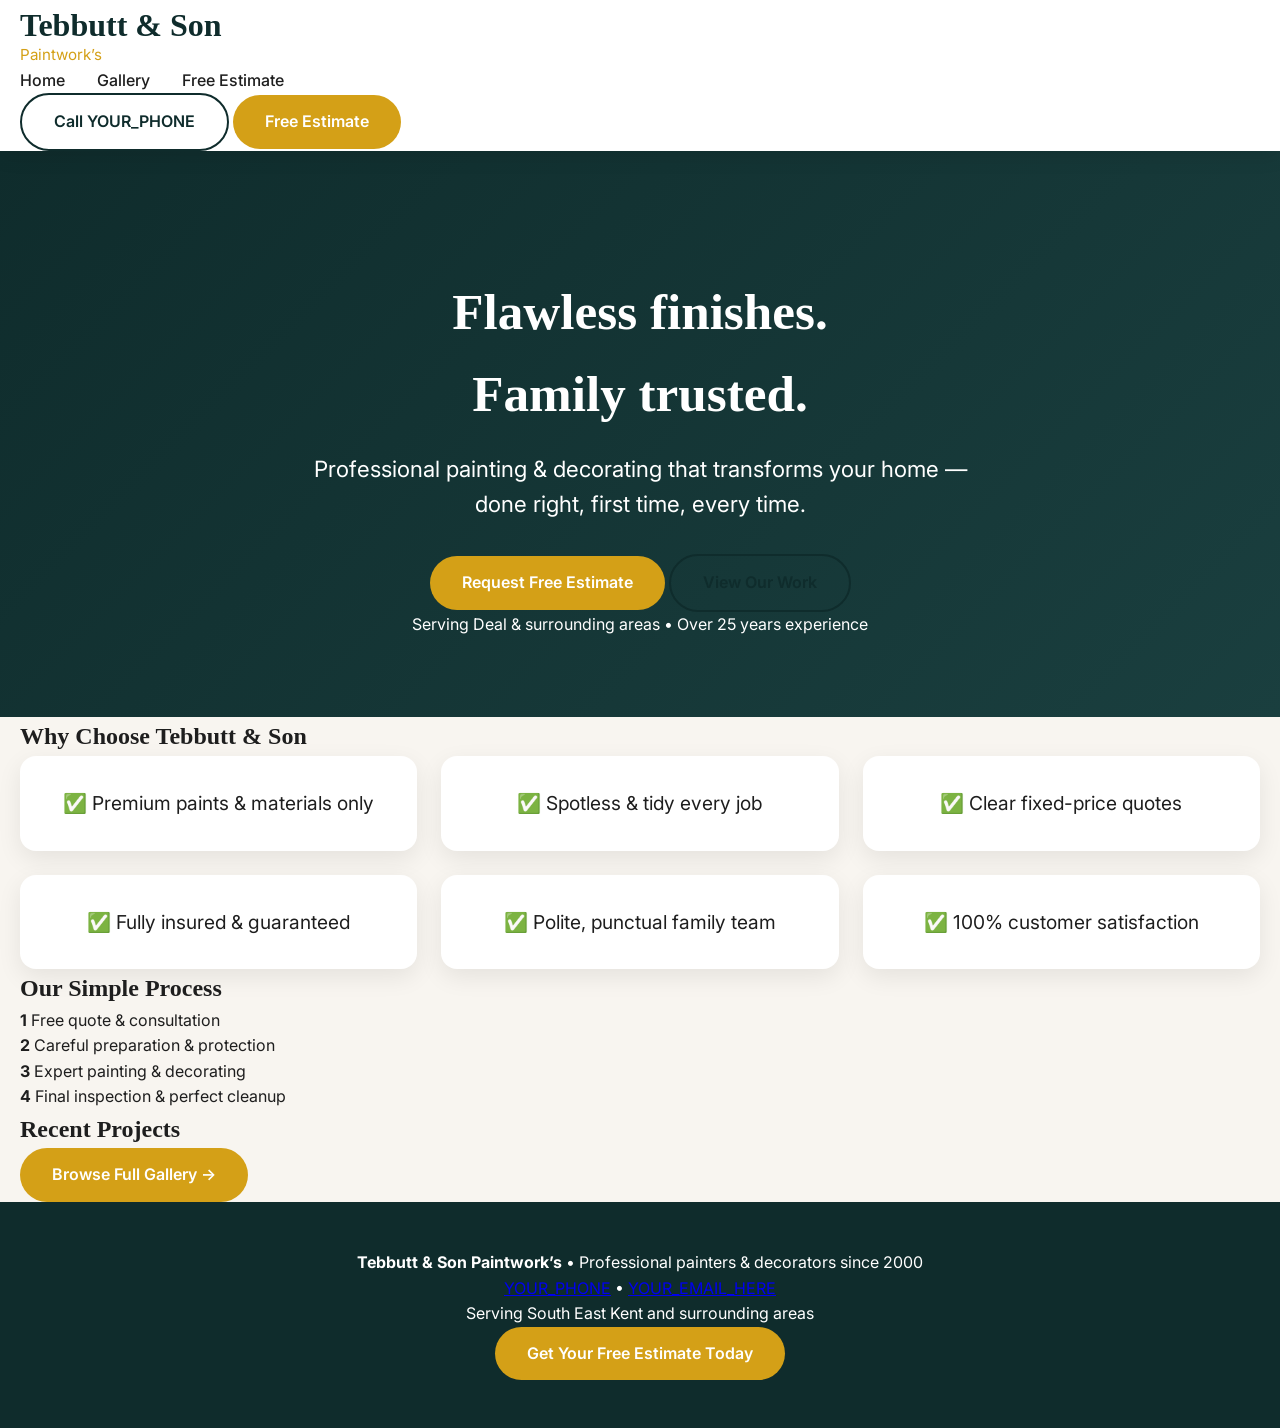
==== commit a600e030: "Update index.html" ====
--- a/index.html
+++ b/index.html
@@ -3,7 +3,7 @@
 <head>
     <meta charset="UTF-8">
     <meta name="viewport" content="width=device-width, initial-scale=1.0">
-    <meta name="description" content="Tebbutt & Son Paintwork’s – premium interior & exterior painting in YOUR_CITY. Family-run, flawless finishes, free estimates.">
+    <meta name="description" content="Tebbutt & Son Paintwork’s – Premium Interior & Exterior Painting in Deal. Family-run, Flawless Finishes, Free Estimates.">
     <title>Tebbutt & Son Paintwork’s | Professional Painters & Decorators</title>
     <link href="https://fonts.googleapis.com/css2?family=Inter:wght@400;500&family=Playfair+Display:wght@700&display=swap" rel="stylesheet">
     <link rel="stylesheet" href="css/styles.css">
@@ -26,7 +26,7 @@
             </nav>
             <button class="hamburger" aria-label="Toggle menu">☰</button>
             <div class="cta-header">
-                <a href="tel:YOUR_PHONE" class="btn-secondary">Call YOUR_PHONE</a>
+                <a href="tel:07903431503" class="btn-secondary">Call YOUR_PHONE</a>
                 <a href="contact.html" class="btn-primary">Free Estimate</a>
             </div>
         </div>
@@ -41,7 +41,7 @@
                     <a href="contact.html" class="btn-primary large">Request Free Estimate</a>
                     <a href="gallery.html" class="btn-secondary large">View Our Work</a>
                 </div>
-                <p class="service-area">Serving YOUR_CITY & surrounding areas • Over 25 years experience</p>
+                <p class="service-area">Serving Deal & surrounding areas • Over 25 years experience</p>
             </div>
         </section>
 
@@ -82,8 +82,8 @@
     <footer class="footer">
         <div class="container">
             <p><strong>Tebbutt &amp; Son Paintwork’s</strong> • Professional painters &amp; decorators since 2000</p>
-            <p><a href="tel:YOUR_PHONE">YOUR_PHONE</a> • <a href="mailto:YOUR_EMAIL_HERE">YOUR_EMAIL_HERE</a></p>
-            <p>Serving YOUR_CITY and surrounding areas</p>
+            <p><a href="tel:07903431503">YOUR_PHONE</a> • <a href="mailto:tebbutt&son@gmail.com">YOUR_EMAIL_HERE</a></p>
+            <p>Serving South East Kent and surrounding areas</p>
             <a href="contact.html" class="btn-primary">Get Your Free Estimate Today</a>
         </div>
     </footer>
--- a/css/styles.css
+++ b/css/styles.css
@@ -1,353 +1,60 @@
 :root {
-    --primary: #0a2540;
-    --accent: #e76f51;
-    --text: #1c2526;
-    --light: #f8f7f4;
-    --gray: #64748b;
+    --primary: #0f2c2c;
+    --accent: #d4a017;
+    --cream: #f8f5f0;
+    --text: #1e1e1e;
 }
 
-* {
-    margin: 0;
-    padding: 0;
-    box-sizing: border-box;
-}
+* { margin:0; padding:0; box-sizing:border-box; }
+body { font-family: 'Inter', sans-serif; background: var(--cream); color: var(--text); line-height: 1.6; }
+h1, h2 { font-family: 'Playfair Display', serif; font-weight: 700; }
 
-body {
-    font-family: 'Inter', system-ui, sans-serif;
-    line-height: 1.6;
-    color: var(--text);
-    background: #fff;
-}
+.container { max-width: 1280px; margin: 0 auto; padding: 0 20px; }
 
-h1, h2, h3 {
-    font-family: 'Poppins', sans-serif;
-    font-weight: 700;
-    line-height: 1.2;
-}
+.header { background: white; box-shadow: 0 4px 20px rgba(0,0,0,0.1); position: sticky; top: 0; z-index: 100; }
+.logo h1 { font-size: 2rem; color: var(--primary); }
+.tag { font-size: 0.95rem; color: var(--accent); margin-top: -8px; }
 
-.container {
-    max-width: 1200px;
-    margin: 0 auto;
-    padding: 0 1rem;
-}
+.nav ul { display: flex; gap: 2rem; list-style: none; }
+.nav a { text-decoration: none; color: var(--text); font-weight: 500; }
 
-.header {
-    background: #fff;
-    box-shadow: 0 2px 10px rgba(10,37,64,0.1);
-    position: sticky;
-    top: 0;
-    z-index: 1000;
-}
-
-.header .container {
-    display: flex;
-    align-items: center;
-    justify-content: space-between;
-    padding: 1rem;
-}
-
-.logo h1 {
-    color: var(--primary);
-    font-size: 1.5rem;
-    margin: 0;
-}
-
-.nav ul {
-    display: flex;
-    list-style: none;
-    gap: 2rem;
-}
-
-.nav a {
-    color: var(--text);
-    text-decoration: none;
-    font-weight: 500;
-}
-
-.nav a:hover {
-    color: var(--accent);
-}
-
-.hamburger {
-    display: none;
-    background: none;
-    border: none;
-    font-size: 1.8rem;
-    cursor: pointer;
-    color: var(--primary);
-}
-
-.cta-header {
-    display: flex;
-    gap: 0.75rem;
-}
+.hamburger { display: none; font-size: 2rem; background: none; border: none; cursor: pointer; }
 
 .btn-primary, .btn-secondary {
-    padding: 0.75rem 1.5rem;
+    padding: 14px 32px;
     border-radius: 50px;
     font-weight: 600;
     text-decoration: none;
-    display: inline-flex;
-    align-items: center;
-    justify-content: center;
+    display: inline-block;
     transition: all 0.3s;
 }
+.btn-primary { background: var(--accent); color: white; }
+.btn-primary:hover { background: #c09015; }
+.btn-secondary { border: 2px solid var(--primary); color: var(--primary); }
 
-.btn-primary {
-    background: var(--accent);
-    color: #fff;
+.hero { background: linear-gradient(135deg, var(--primary), #1a3f3f); color: white; padding: 120px 0 80px; text-align: center; }
+.hero h1 { font-size: 3.2rem; margin-bottom: 1rem; }
+.subtitle { font-size: 1.4rem; max-width: 700px; margin: 0 auto 2rem; }
+
+.grid { display: grid; grid-template-columns: repeat(auto-fit, minmax(300px, 1fr)); gap: 1.5rem; }
+.card { background: white; padding: 2rem; border-radius: 16px; box-shadow: 0 8px 25px rgba(0,0,0,0.08); text-align: center; font-size: 1.2rem; }
+
+.masonry-grid { column-count: 3; column-gap: 20px; }
+.masonry-grid .gallery-item { break-inside: avoid; margin-bottom: 20px; border-radius: 16px; overflow: hidden; box-shadow: 0 10px 30px rgba(0,0,0,0.12); transition: 0.3s; }
+.masonry-grid .gallery-item:hover { transform: scale(1.04); }
+.masonry-grid img { width: 100%; display: block; }
+
+.lightbox { position: fixed; inset: 0; background: rgba(15,44,44,0.95); display: none; align-items: center; justify-content: center; z-index: 9999; }
+.lightbox-content { max-width: 90%; max-height: 90vh; background: white; border-radius: 16px; position: relative; overflow: hidden; }
+.close-btn { position: absolute; top: 15px; right: 20px; font-size: 2.5rem; background: none; border: none; color: var(--primary); cursor: pointer; }
+
+.form-feedback.success { background: #d4edda; color: #155724; padding: 1rem; border-radius: 8px; }
+.form-feedback.error { background: #f8d7da; color: #721c24; padding: 1rem; border-radius: 8px; }
+
+.footer { background: var(--primary); color: white; padding: 3rem 0; text-align: center; }
+
+@media (max-width: 768px) {
+    .nav ul { display: none; flex-direction: column; position: absolute; top: 100%; left: 0; right: 0; background: white; padding: 1rem; box-shadow: 0 10px 20px rgba(0,0,0,0.1); }
+    .nav.open ul { display: flex; }
+    .hamburger { display: block; }
 }
-
-.btn-primary:hover {
-    background: #d15a3f;
-    transform: translateY(-2px);
-}
-
-.btn-secondary {
-    background: transparent;
-    border: 2px solid var(--primary);
-    color: var(--primary);
-}
-
-.btn-secondary:hover {
-    background: var(--primary);
-    color: #fff;
-}
-
-/* Hero */
-.hero {
-    background: linear-gradient(135deg, var(--primary) 0%, #1e3a5f 100%);
-    color: #fff;
-    padding: 5rem 0;
-    text-align: center;
-}
-
-.hero h1 {
-    font-size: 2.8rem;
-    margin-bottom: 1rem;
-}
-
-.tagline {
-    font-size: 1.4rem;
-    max-width: 700px;
-    margin: 0 auto 2rem;
-}
-
-.hero-ctas {
-    display: flex;
-    gap: 1rem;
-    justify-content: center;
-    flex-wrap: wrap;
-    margin-bottom: 2rem;
-}
-
-.service-area {
-    font-size: 1.1rem;
-    opacity: 0.9;
-}
-
-/* Sections */
-.section {
-    padding: 4rem 0;
-}
-
-.bg-light {
-    background: var(--light);
-}
-
-.grid-3 {
-    display: grid;
-    grid-template-columns: repeat(auto-fit, minmax(300px, 1fr));
-    gap: 2rem;
-}
-
-.card {
-    background: #fff;
-    padding: 2rem;
-    border-radius: 12px;
-    box-shadow: 0 4px 15px rgba(0,0,0,0.05);
-    transition: transform 0.3s;
-}
-
-.card:hover {
-    transform: translateY(-4px);
-}
-
-.checklist {
-    list-style: none;
-}
-
-.checklist li {
-    padding: 0.75rem 0;
-    border-bottom: 1px solid #eee;
-    position: relative;
-    padding-left: 2rem;
-}
-
-.checklist li:before {
-    content: "✓";
-    color: var(--accent);
-    position: absolute;
-    left: 0;
-}
-
-.testimonial {
-    background: #fff;
-    padding: 1.5rem;
-    border-radius: 12px;
-    box-shadow: 0 4px 15px rgba(0,0,0,0.05);
-}
-
-.stars {
-    color: #f4c542;
-    font-size: 1.4rem;
-    margin-bottom: 0.5rem;
-}
-
-/* Gallery styles (for later) */
-.gallery-grid {
-    display: grid;
-    grid-template-columns: repeat(auto-fit, minmax(280px, 1fr));
-    gap: 1.5rem;
-}
-
-.gallery-item {
-    cursor: pointer;
-    border-radius: 12px;
-    overflow: hidden;
-    box-shadow: 0 4px 15px rgba(0,0,0,0.08);
-    transition: transform 0.3s;
-}
-
-.gallery-item:hover {
-    transform: scale(1.03);
-}
-
-.gallery-item img {
-    width: 100%;
-    height: 240px;
-    object-fit: cover;
-    display: block;
-}
-
-.caption {
-    padding: 0.75rem;
-    text-align: center;
-    background: #fff;
-    font-size: 0.95rem;
-}
-
-/* Form styles */
-.estimate-form {
-    max-width: 700px;
-    margin: 2rem auto 0;
-    background: #fff;
-    padding: 2rem;
-    border-radius: 16px;
-    box-shadow: 0 10px 30px rgba(10,37,64,0.1);
-}
-
-.form-grid {
-    display: grid;
-    grid-template-columns: repeat(auto-fit, minmax(280px, 1fr));
-    gap: 1rem;
-    margin-bottom: 1rem;
-}
-
-label {
-    display: block;
-    margin-bottom: 0.4rem;
-    font-weight: 500;
-}
-
-input, select, textarea {
-    width: 100%;
-    padding: 0.9rem 1rem;
-    border: 2px solid #e2e8f0;
-    border-radius: 8px;
-    font-size: 1rem;
-}
-
-input:focus, select:focus, textarea:focus {
-    outline: none;
-    border-color: var(--accent);
-}
-
-/* Footer */
-.footer {
-    background: var(--primary);
-    color: #fff;
-    padding: 3rem 0 1rem;
-}
-
-.footer-grid {
-    display: grid;
-    grid-template-columns: repeat(auto-fit, minmax(220px, 1fr));
-    gap: 2rem;
-    margin-bottom: 2rem;
-}
-
-.footer h3, .footer h4 {
-    color: #fff;
-    margin-bottom: 0.8rem;
-}
-
-.footer a {
-    color: #fff;
-    text-decoration: none;
-}
-
-.footer a:hover {
-    color: var(--accent);
-}
-
-.copyright {
-    text-align: center;
-    opacity: 0.7;
-    font-size: 0.9rem;
-    border-top: 1px solid rgba(255,255,255,0.2);
-    padding-top: 1rem;
-}
-
-/* Responsive */
-@media (max-width: 768px) {
-    .nav ul {
-        display: none;
-        flex-direction: column;
-        position: absolute;
-        top: 100%;
-        left: 0;
-        right: 0;
-        background: #fff;
-        padding: 1rem;
-        box-shadow: 0 10px 20px rgba(0,0,0,0.1);
-    }
-    
-    .nav.open ul {
-        display: flex;
-    }
-    
-    .hamburger {
-        display: block;
-    }
-    
-    .hero h1 {
-        font-size: 2.2rem;
-    }
-    .gallery-item {
-    overflow: hidden;
-    border-radius: 12px;
-    cursor: pointer;
-}
-
-.gallery-item img {
-    width: 100%;
-    height: 250px;
-    object-fit: cover;
-    transition: transform 0.3s ease;
-}
-
-.gallery-item:hover img {
-    transform: scale(1.05);
-}
-}
